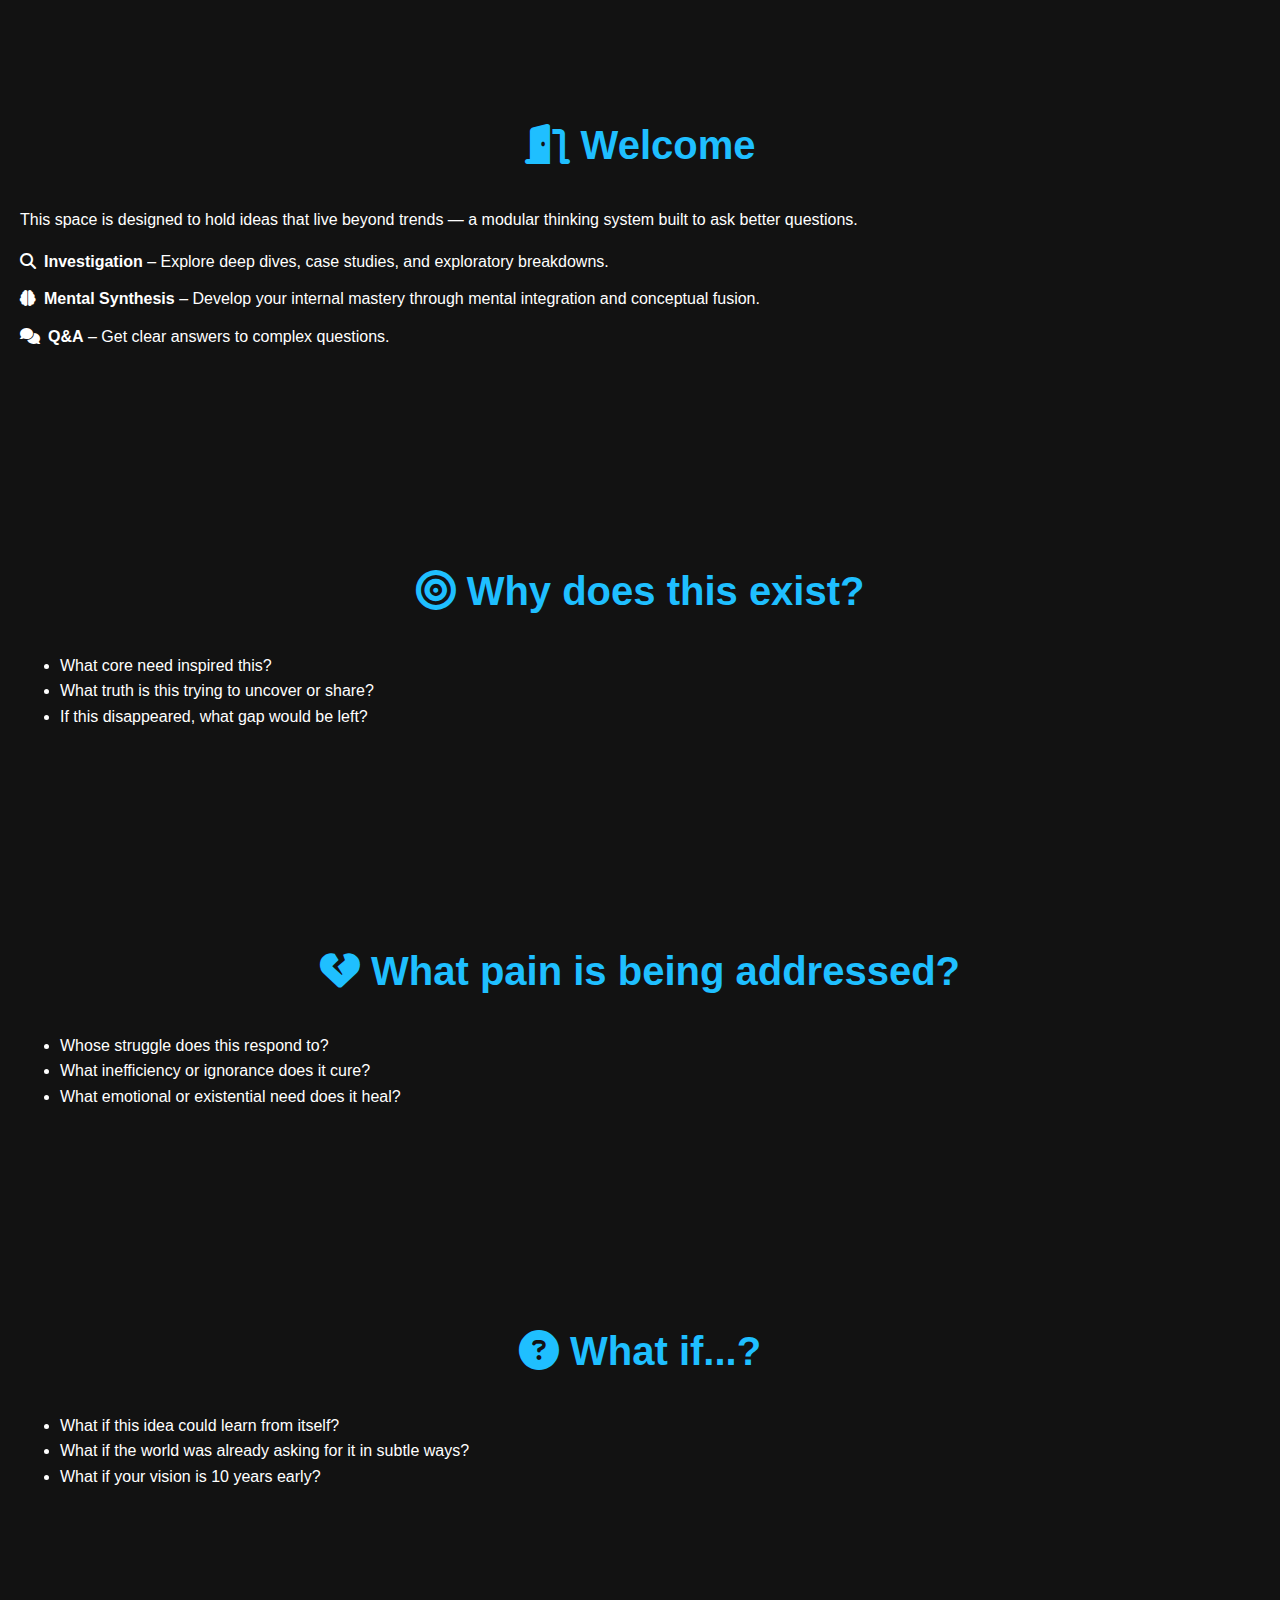
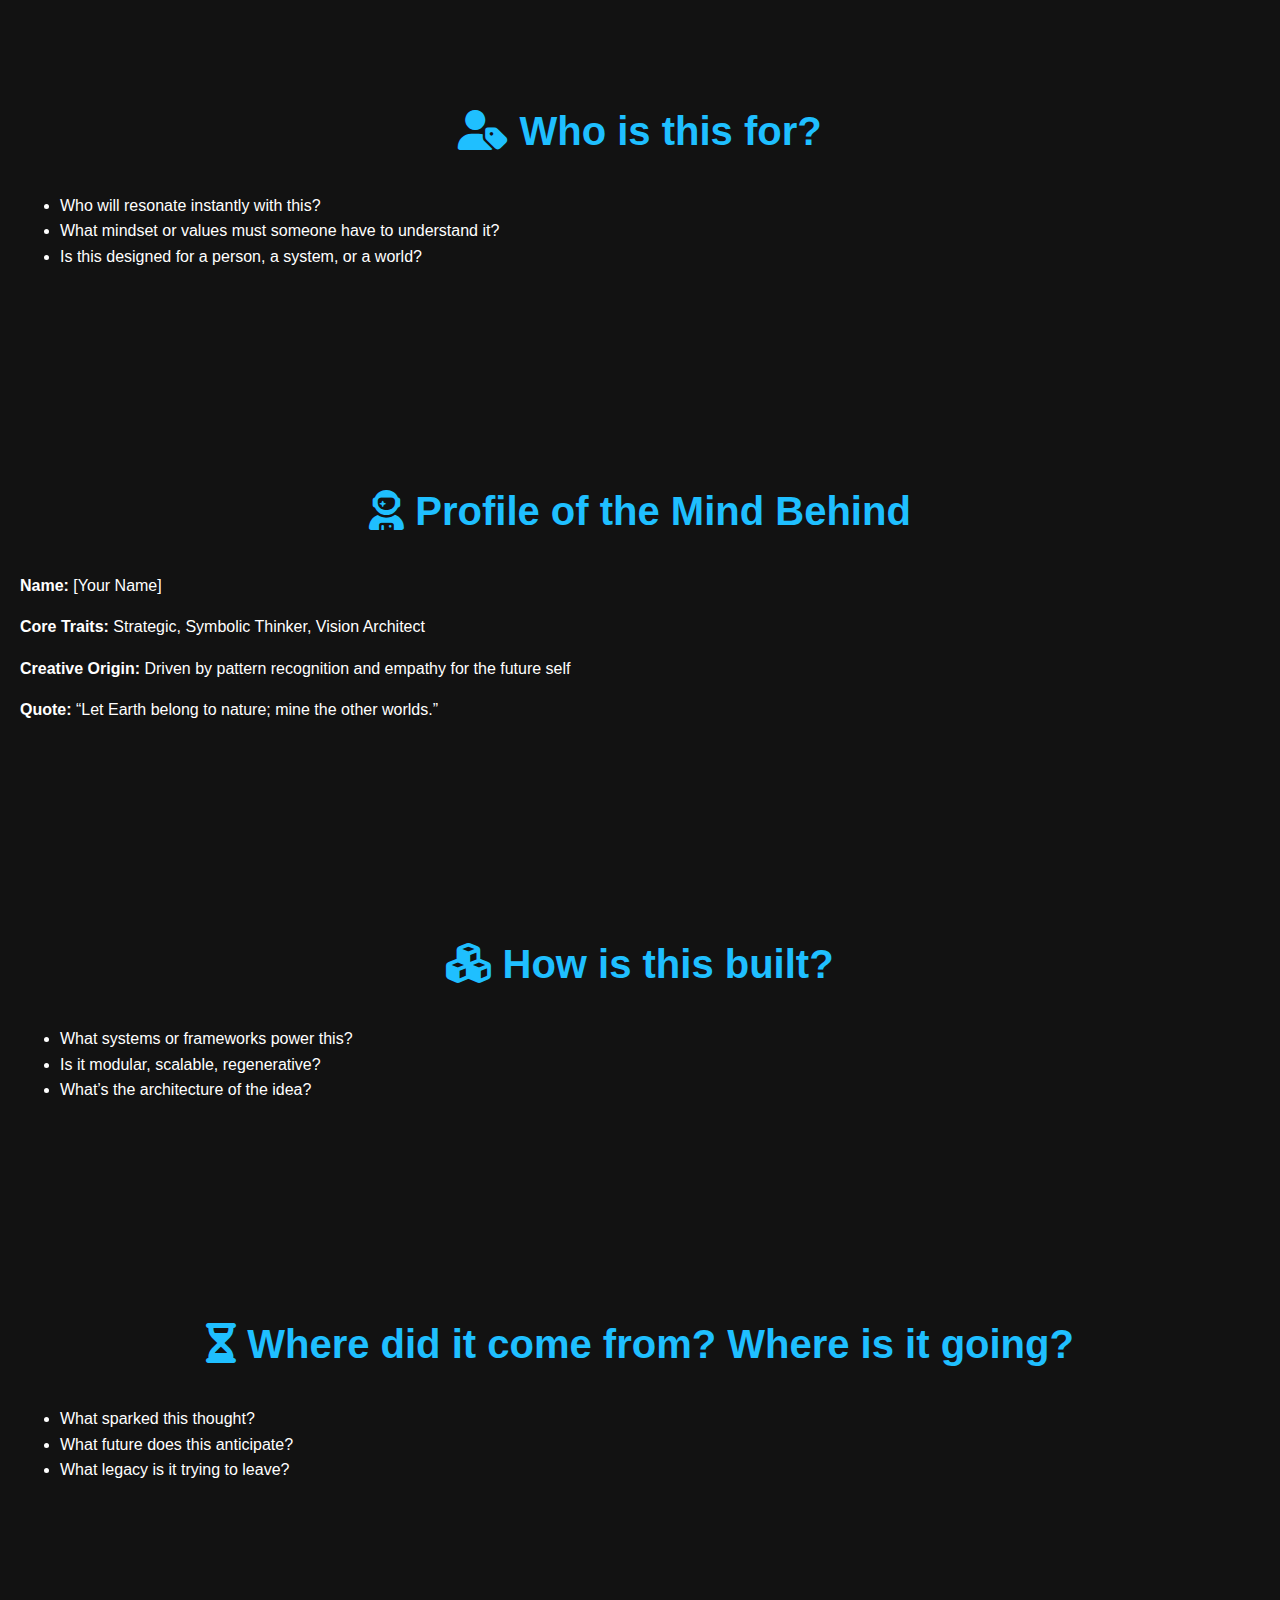
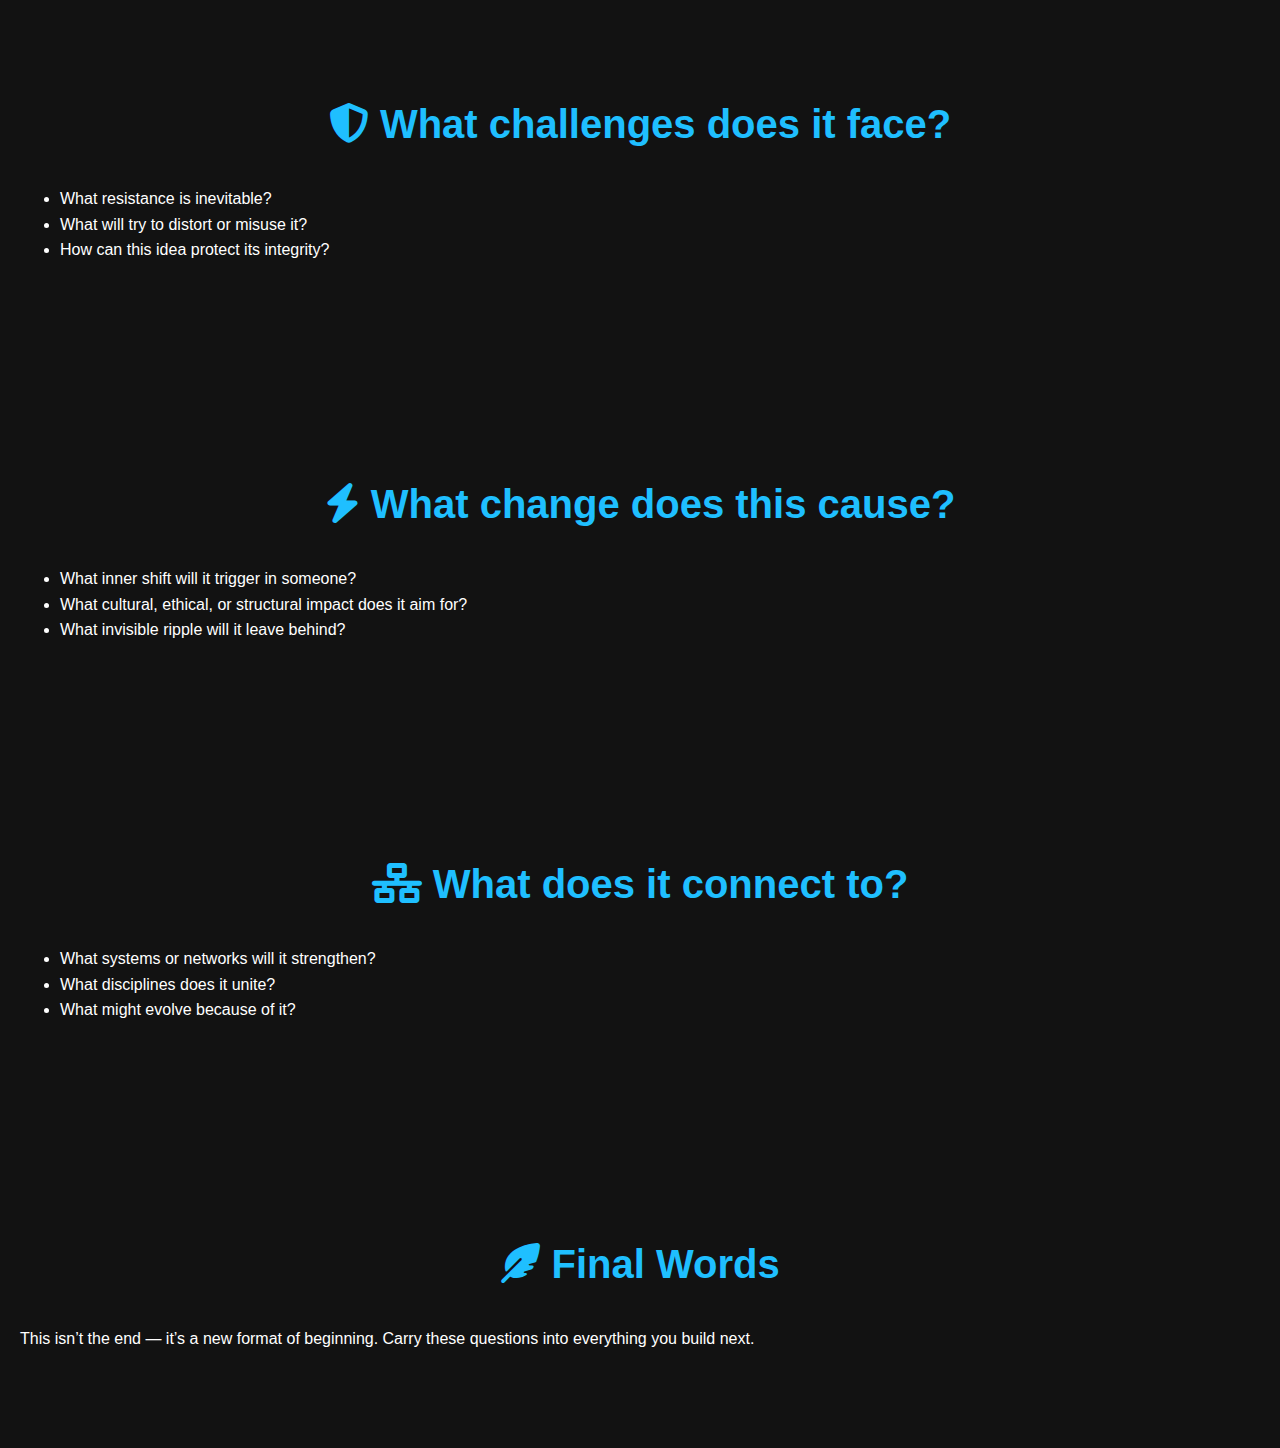
==== qa.html @ ef47cc23 "investig" ====
<!DOCTYPE html>
<html lang="en">
<head>
  <meta charset="UTF-8" />
  <meta name="viewport" content="width=device-width, initial-scale=1.0"/>
  <title>12-Section Mind Template</title>

  <!-- FontAwesome Icons -->
  <link rel="stylesheet" href="https://cdnjs.cloudflare.com/ajax/libs/font-awesome/6.5.0/css/all.min.css">

  <link rel="stylesheet" href="styles.css" />
</head>
<body>

  <!-- Section 1: Introduction -->
  <section id="section-1" class="section">
    <h2><i class="fas fa-door-open"></i> Welcome</h2>
    <p>This space is designed to hold ideas that live beyond trends — a modular thinking system built to ask better questions.</p>
    <ul style="list-style: none; padding: 0; margin: 1em 0; font-size: 1rem;">
      <li style="margin-bottom: 0.75em;">
        <a href="/investigation" style="text-decoration: none; color: inherit;">
          <i class="fas fa-search" style="margin-right: 0.5em;"></i><strong>Investigation</strong>
        </a>
        – Explore deep dives, case studies, and exploratory breakdowns.
      </li>
      <li style="margin-bottom: 0.75em;">
        <a href="/synthesis" style="text-decoration: none; color: inherit;">
          <i class="fas fa-brain" style="margin-right: 0.5em;"></i><strong>Mental Synthesis</strong>
        </a>
        – Develop your internal mastery through mental integration and conceptual fusion.
      </li>
      <li style="margin-bottom: 0.75em;">
        <a href="/qa" style="text-decoration: none; color: inherit;">
          <i class="fas fa-comments" style="margin-right: 0.5em;"></i><strong>Q&A</strong>
        </a>
        – Get clear answers to complex questions.
      </li>
    </ul>
  </section>
  

  <!-- Section 2: Questions of Purpose -->
  <section id="section-2" class="section">
    <h2><i class="fas fa-bullseye"></i> Why does this exist?</h2>
    <ul>
      <li>What core need inspired this?</li>
      <li>What truth is this trying to uncover or share?</li>
      <li>If this disappeared, what gap would be left?</li>
    </ul>
  </section>

  <!-- Section 3: Questions of Pain -->
  <section id="section-3" class="section">
    <h2><i class="fas fa-heart-broken"></i> What pain is being addressed?</h2>
    <ul>
      <li>Whose struggle does this respond to?</li>
      <li>What inefficiency or ignorance does it cure?</li>
      <li>What emotional or existential need does it heal?</li>
    </ul>
  </section>

  <!-- Section 4: Questions of Curiosity -->
  <section id="section-4" class="section">
    <h2><i class="fas fa-question-circle"></i> What if...?</h2>
    <ul>
      <li>What if this idea could learn from itself?</li>
      <li>What if the world was already asking for it in subtle ways?</li>
      <li>What if your vision is 10 years early?</li>
    </ul>
  </section>

  <!-- Section 5: Questions of Identity -->
  <section id="section-5" class="section">
    <h2><i class="fas fa-user-tag"></i> Who is this for?</h2>
    <ul>
      <li>Who will resonate instantly with this?</li>
      <li>What mindset or values must someone have to understand it?</li>
      <li>Is this designed for a person, a system, or a world?</li>
    </ul>
  </section>

  <!-- Section 6: Profile of the Mind Behind -->
  <section id="section-6" class="section">
    <h2><i class="fas fa-user-astronaut"></i> Profile of the Mind Behind</h2>
    <p><strong>Name:</strong> [Your Name]</p>
    <p><strong>Core Traits:</strong> Strategic, Symbolic Thinker, Vision Architect</p>
    <p><strong>Creative Origin:</strong> Driven by pattern recognition and empathy for the future self</p>
    <p><strong>Quote:</strong> “Let Earth belong to nature; mine the other worlds.”</p>
  </section>

  <!-- Section 7: Questions of Structure -->
  <section id="section-7" class="section">
    <h2><i class="fas fa-cubes"></i> How is this built?</h2>
    <ul>
      <li>What systems or frameworks power this?</li>
      <li>Is it modular, scalable, regenerative?</li>
      <li>What’s the architecture of the idea?</li>
    </ul>
  </section>

  <!-- Section 8: Questions of Time -->
  <section id="section-8" class="section">
    <h2><i class="fas fa-hourglass-half"></i> Where did it come from? Where is it going?</h2>
    <ul>
      <li>What sparked this thought?</li>
      <li>What future does this anticipate?</li>
      <li>What legacy is it trying to leave?</li>
    </ul>
  </section>

  <!-- Section 9: Questions of Conflict -->
  <section id="section-9" class="section">
    <h2><i class="fas fa-shield-alt"></i> What challenges does it face?</h2>
    <ul>
      <li>What resistance is inevitable?</li>
      <li>What will try to distort or misuse it?</li>
      <li>How can this idea protect its integrity?</li>
    </ul>
  </section>

  <!-- Section 10: Questions of Impact -->
  <section id="section-10" class="section">
    <h2><i class="fas fa-bolt"></i> What change does this cause?</h2>
    <ul>
      <li>What inner shift will it trigger in someone?</li>
      <li>What cultural, ethical, or structural impact does it aim for?</li>
      <li>What invisible ripple will it leave behind?</li>
    </ul>
  </section>

  <!-- Section 11: Questions of Ecosystem -->
  <section id="section-11" class="section">
    <h2><i class="fas fa-network-wired"></i> What does it connect to?</h2>
    <ul>
      <li>What systems or networks will it strengthen?</li>
      <li>What disciplines does it unite?</li>
      <li>What might evolve because of it?</li>
    </ul>
  </section>

  <!-- Section 12: Closing Reflection -->
  <section id="section-12" class="section">
    <h2><i class="fas fa-feather-alt"></i> Final Words</h2>
    <p>This isn’t the end — it’s a new format of beginning. Carry these questions into everything you build next.</p>
  </section>

  <script src="script.js" defer></script>
  
</body>
</html>
---- styles.css ----
:root {
    --primary: #1fbfff;
    --primary-dark: #159ec7;
    --bg-dark: #0a0a0a;
    --bg-section: #121212;
    --text: #ffffff;
    --text-muted: #aaaaaa;
    --accent: #1e1e1e;
    --font-main: 'Inter', sans-serif;
    --radius: 12px;
    --transition: all 0.3s ease;
  }
  
  * {
    box-sizing: border-box;
    scroll-behavior: smooth;
  }
  
  body {
    margin: 0;
    font-family: var(--font-main);
    background-color: var(--bg-dark);
    color: var(--text);
    font-size: 16px;
    line-height: 1.6;
    overflow-x: hidden;
  }
  
  /* Hero Section */
  .hero {
    text-align: center;
    padding: 100px 20px 60px;
    background: radial-gradient(circle at top center, #111 0%, #000 100%);
    border-bottom: 1px solid #222;
  }
  
  .hero-logo {
    width: 100px;
    margin-bottom: 20px;
    filter: drop-shadow(0 0 5px var(--primary));
  }
  
  .hero h1 {
    font-size: 3.2rem;
    margin-bottom: 10px;
    color: var(--primary);
    letter-spacing: 1px;
  }
  
  .subtitle {
    font-size: 1.2rem;
    color: var(--text-muted);
    font-weight: 300;
    margin-top: 0;
  }
  
  .btn-primary, .btn-secondary {
    display: inline-block;
    padding: 14px 28px;
    margin-top: 30px;
    font-weight: 600;
    text-transform: uppercase;
    border-radius: var(--radius);
    text-decoration: none;
    background-color: var(--primary);
    color: #000;
    transition: var(--transition);
  }
  
  .btn-primary:hover, .btn-secondary:hover {
    background-color: var(--primary-dark);
    color: #000;
  }
  
  /* Navbar */
  .navbar {
    background-color: var(--accent);
    padding: 10px 30px;
    display: flex;
    justify-content: center;
    border-bottom: 1px solid #222;
  }
  
  .navbar ul {
    list-style: none;
    padding: 0;
    margin: 0;
    display: flex;
    flex-wrap: wrap;
    gap: 20px;
  }
  
  .navbar li a {
    color: var(--text);
    font-weight: 500;
    text-decoration: none;
    transition: var(--transition);
  }
  
  .navbar li a:hover {
    color: var(--primary);
  }
  
  /* Sections */
  .section {
    padding: 80px 20px;
    background-color: var(--bg-section);
  }
  
  .section.dark {
    background-color: #141414;
  }
  
  .section h2 {
    font-size: 2.5rem;
    color: var(--primary);
    margin-bottom: 30px;
    text-align: center;
  }
  
  .features-list {
    max-width: 800px;
    margin: 0 auto;
    list-style: none;
    padding: 0;
  }
  
  .features-list li {
    margin-bottom: 20px;
    font-size: 1.1rem;
    display: flex;
    align-items: center;
  }
  
  .features-list i {
    margin-right: 12px;
    font-size: 1.5rem;
    color: var(--primary);
  }
  
  .grid-2 {
    display: grid;
    grid-template-columns: repeat(auto-fit, minmax(250px, 1fr));
    gap: 40px;
    max-width: 1000px;
    margin: 0 auto;
    text-align: center;
  }
  
  .grid-2 div {
    background-color: #1a1a1a;
    padding: 30px;
    border-radius: var(--radius);
    transition: var(--transition);
    border: 1px solid #2a2a2a;
  }
  
  .grid-2 div:hover {
    background-color: #222;
    transform: translateY(-4px);
  }
  
  .grid-2 i {
    font-size: 2.5rem;
    margin-bottom: 12px;
    color: var(--primary);
  }
  
  .inventor-img {
    width: 140px;
    border-radius: 50%;
    display: block;
    margin: 20px auto;
    box-shadow: 0 0 15px rgba(0, 255, 255, 0.2);
  }
  
  .responsive-img {
    display: block;
    max-width: 700px;
    width: 44%;
    margin: 30px auto;
    border-radius: var(--radius);
  }
  
  /* CTA */
  .cta {
    text-align: center;
    background: #101010;
    padding: 100px 20px;
    border-top: 1px solid #222;
  }
  
  .cta h2 {
    font-size: 2.2rem;
    margin-bottom: 20px;
  }
  
  .cta p {
    font-size: 1.1rem;
    color: var(--text-muted);
  }
  
  /* Footer */
  .footer {
    text-align: center;
    padding: 25px;
    font-size: 0.85rem;
    background-color: #0a0a0a;
    color: #555;
  }
  
  /* Responsive */
  @media screen and (max-width: 768px) {
    .hero h1 {
      font-size: 2.5rem;
    }
  
    .section h2 {
      font-size: 2rem;
    }
  
    .grid-2 {
      grid-template-columns: 1fr;
    }
  
    .btn-primary, .btn-secondary {
      padding: 12px 20px;
    }
  }
  
  @media screen and (max-width: 480px) {
    .hero h1 {
      font-size: 2rem;
    }
  
    .navbar ul {
      flex-direction: column;
      gap: 10px;
    }
  }

  /* ... previous CSS ... */

/* Inventor Section Styling */
#inventor .container {
  display: flex;
  flex-wrap: wrap;
  align-items: center;
  justify-content: center;
  gap: 40px;
  max-width: 1000px;
  margin: 0 auto;
  padding: 40px 20px;
  text-align: left;
}




#inventor .bio-details {
  max-width: 600px;
}

#inventor .bio-details p {
  font-size: 1.1rem;
  margin-bottom: 10px;
}

@media screen and (max-width: 768px) {
  #inventor .container {
    flex-direction: column;
    text-align: center;
  }

  #inventor .bio-details {
    max-width: 100%;
  }
} 

/* ... rest of CSS ... */
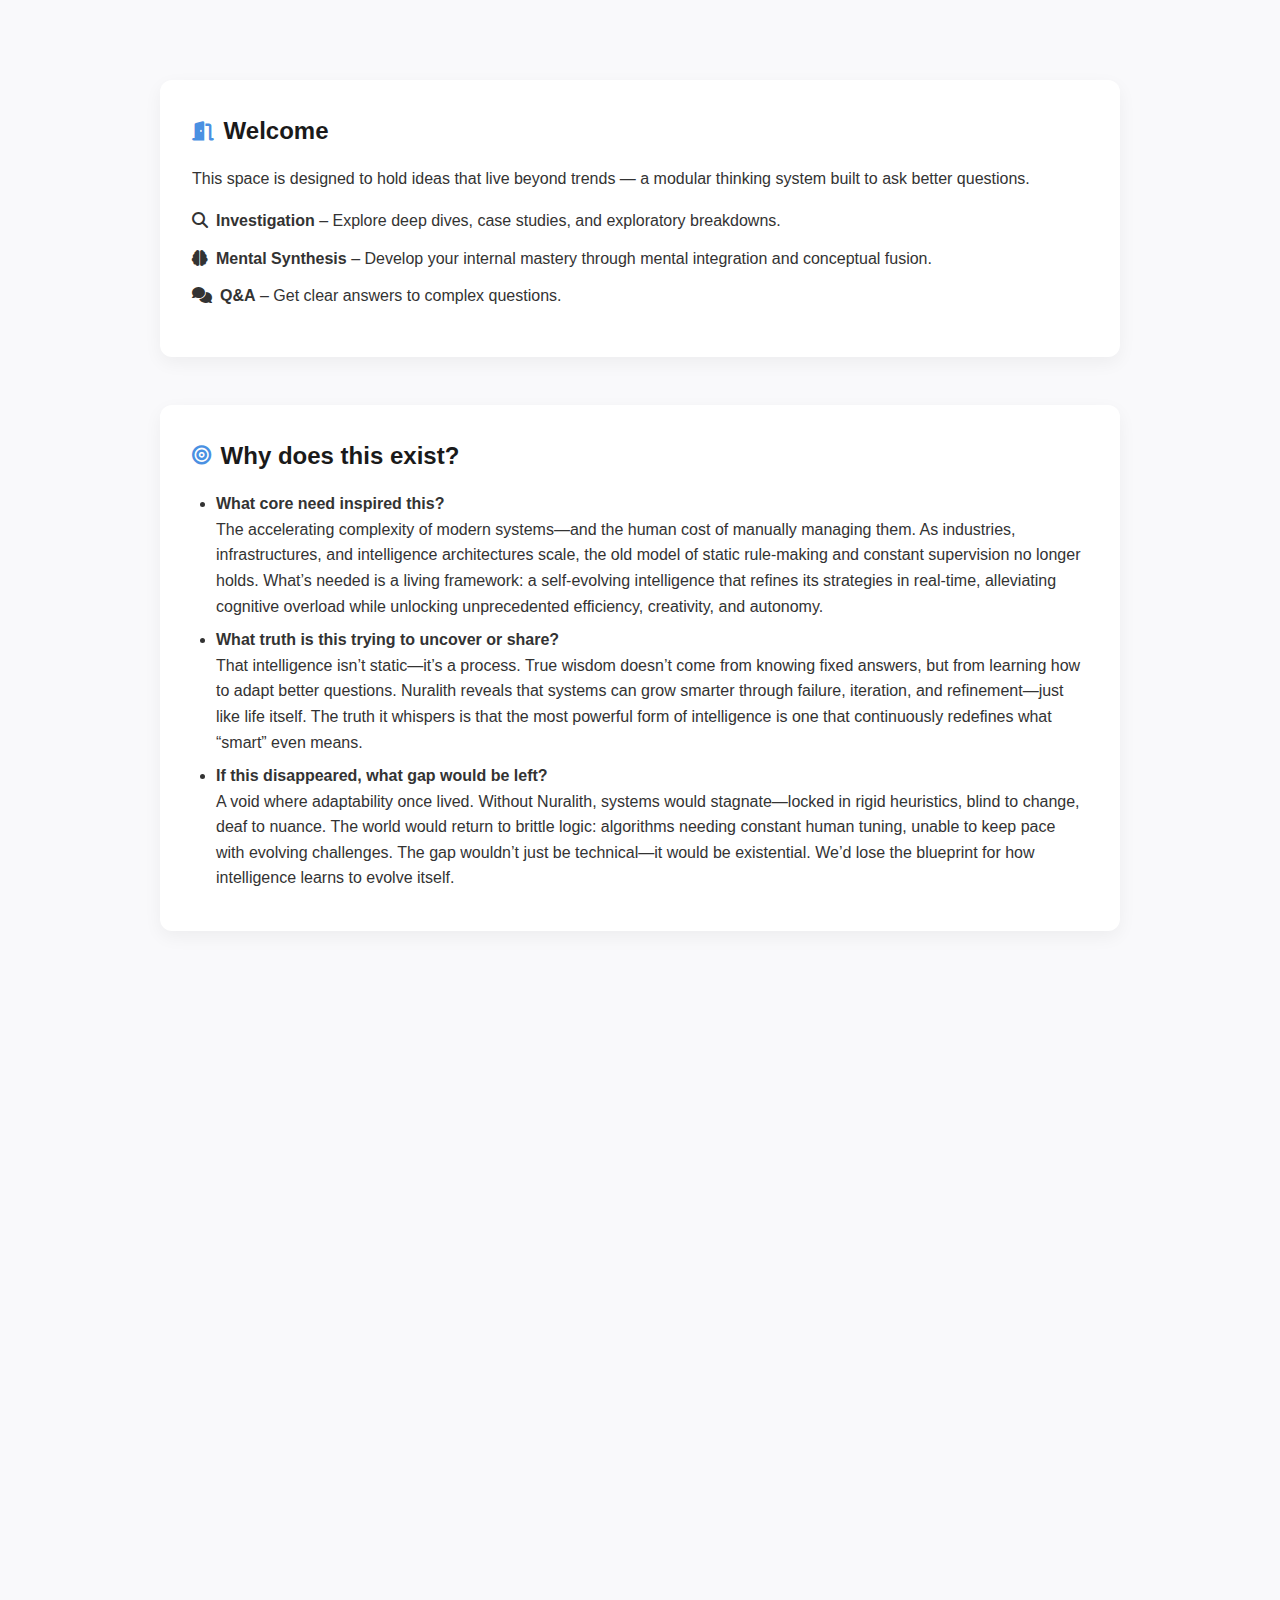
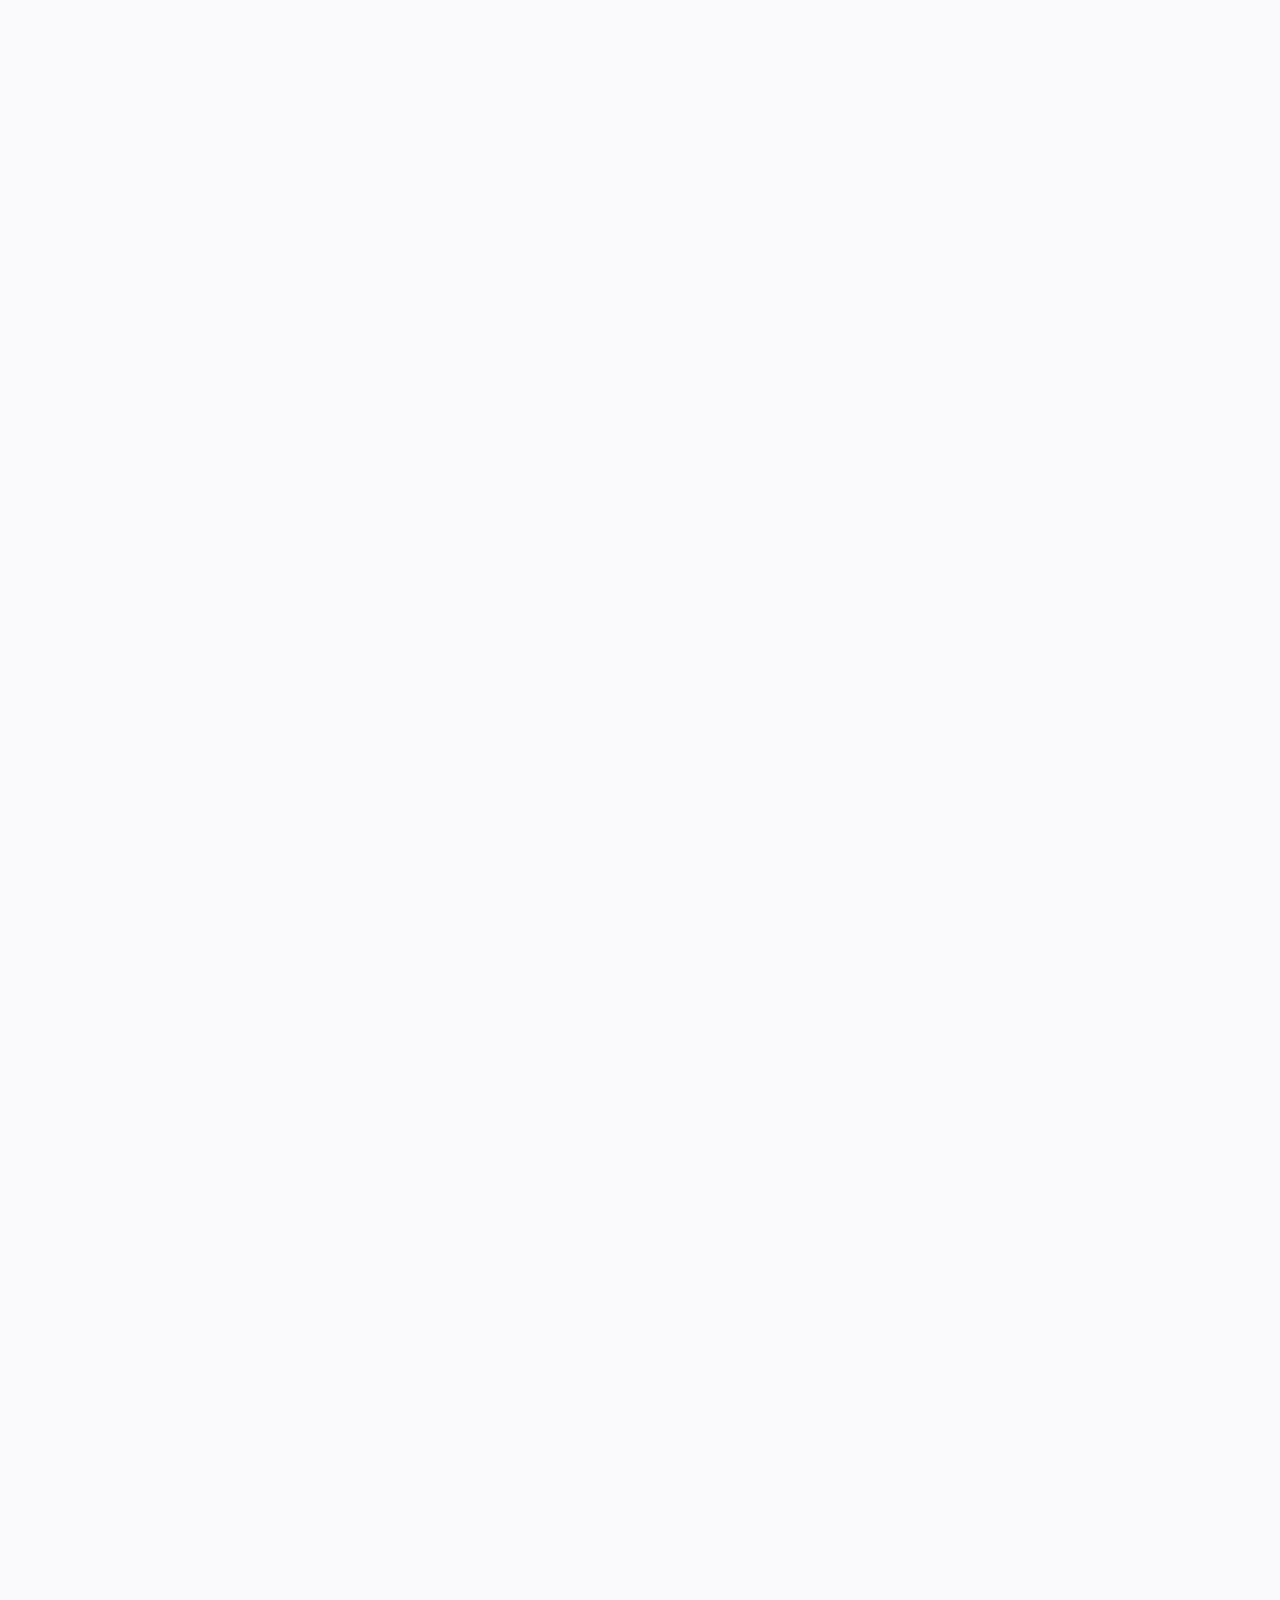
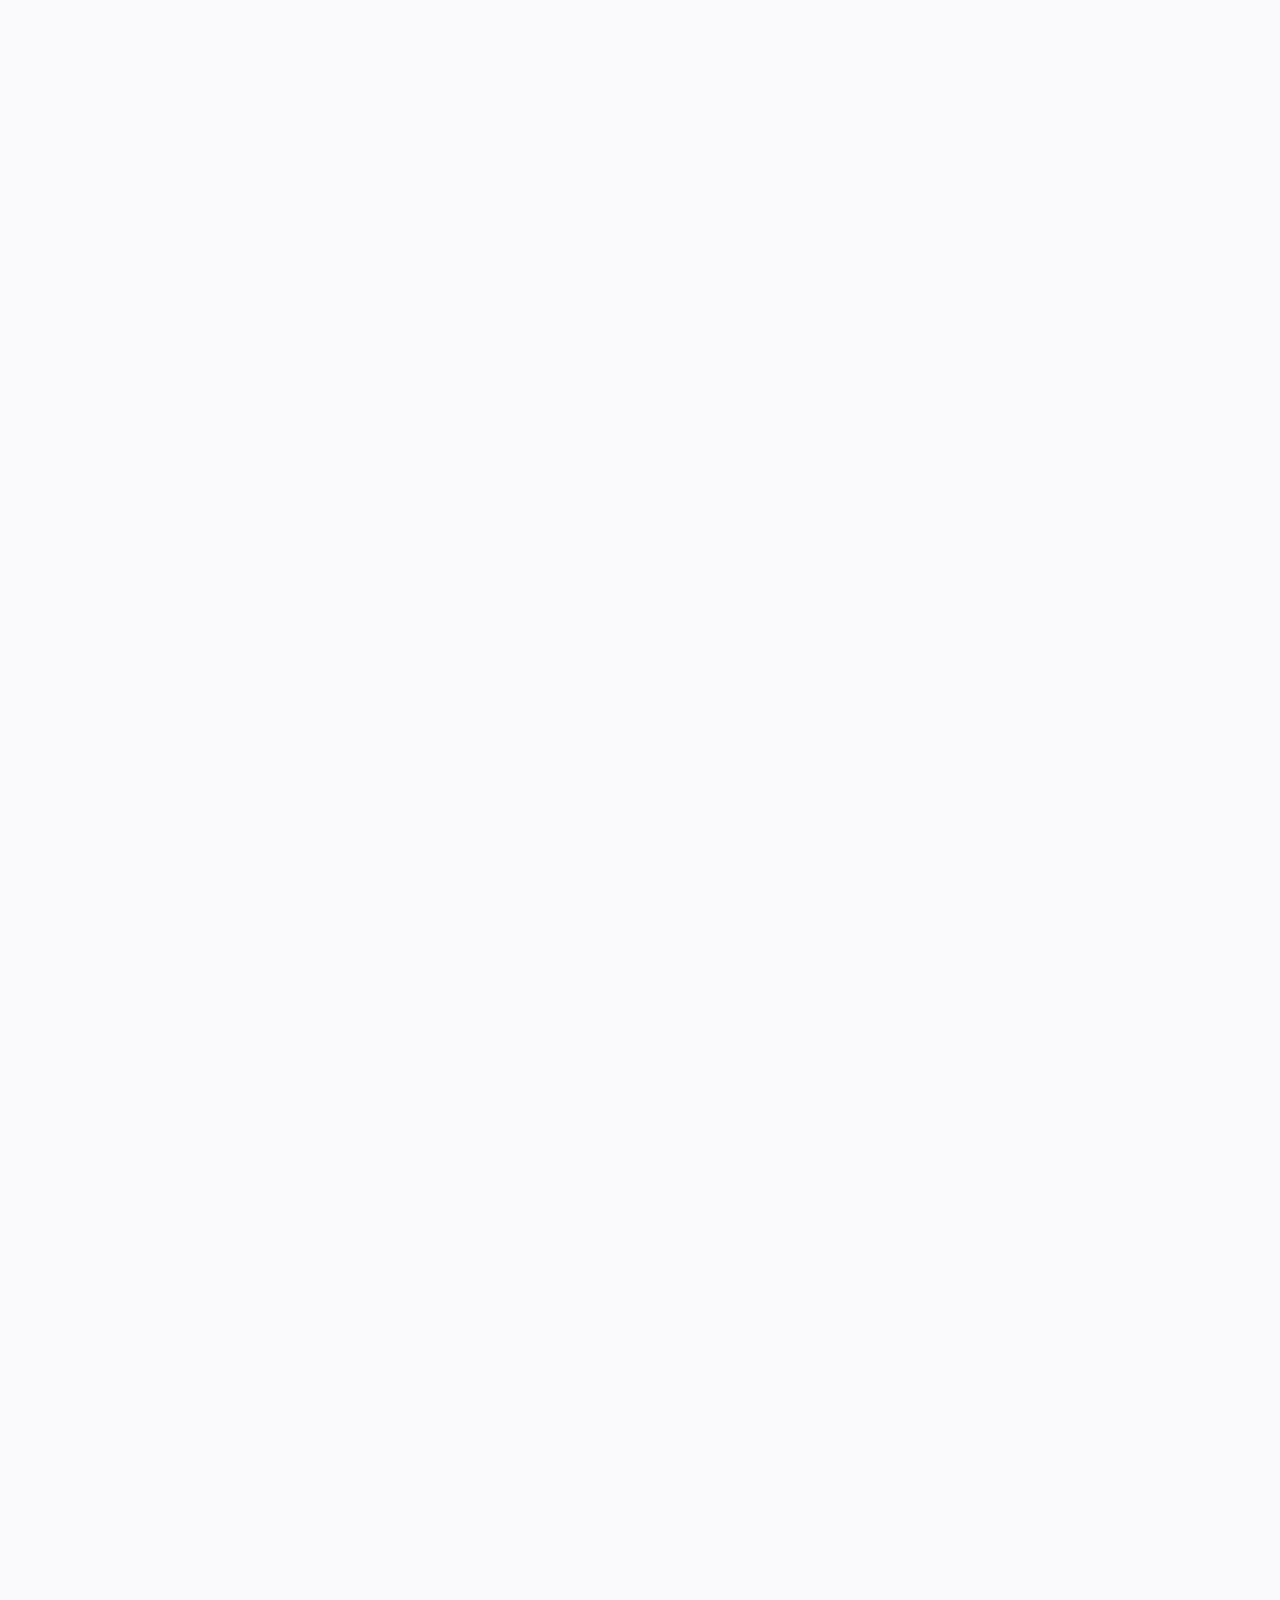
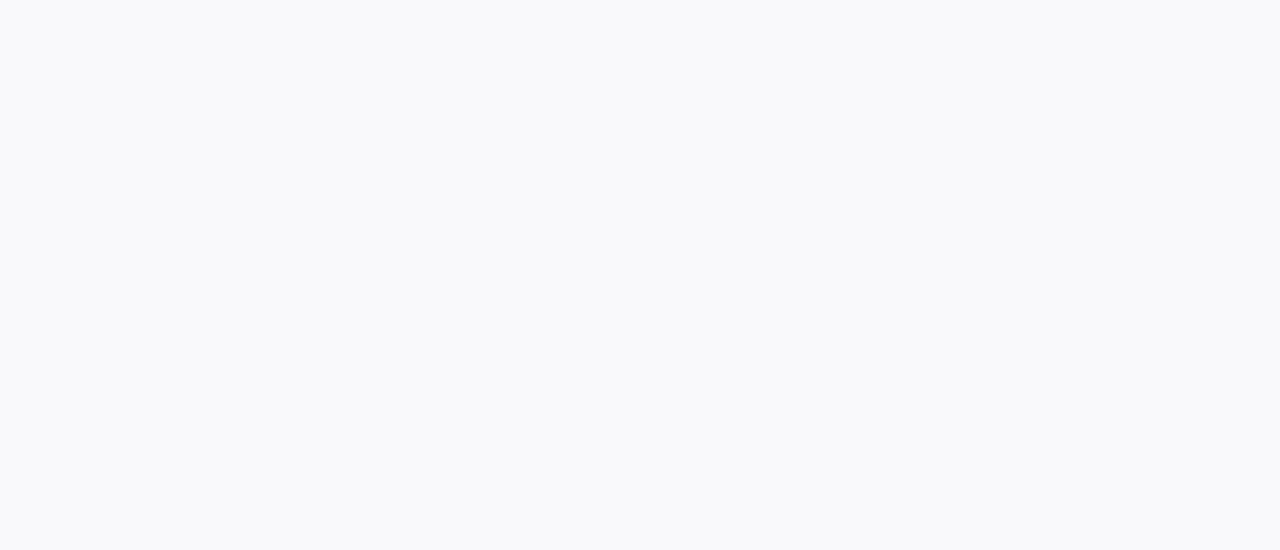
==== commit 3e4c18b0: "site" ====
--- a/qa.html
+++ b/qa.html
@@ -3,7 +3,7 @@
 <head>
   <meta charset="UTF-8" />
   <meta name="viewport" content="width=device-width, initial-scale=1.0"/>
-  <title>12-Section Mind Template</title>
+  <title>Get clear answers to complex questions</title>
 
   <!-- FontAwesome Icons -->
   <link rel="stylesheet" href="https://cdnjs.cloudflare.com/ajax/libs/font-awesome/6.5.0/css/all.min.css">
@@ -43,100 +43,214 @@
   <section id="section-2" class="section">
     <h2><i class="fas fa-bullseye"></i> Why does this exist?</h2>
     <ul>
-      <li>What core need inspired this?</li>
-      <li>What truth is this trying to uncover or share?</li>
-      <li>If this disappeared, what gap would be left?</li>
+      <li>
+        <strong>What core need inspired this?</strong><br>
+        The accelerating complexity of modern systems—and the human cost of manually managing them. As industries, infrastructures, and intelligence architectures scale, the old model of static rule-making and constant supervision no longer holds. What’s needed is a living framework: a self-evolving intelligence that refines its strategies in real-time, alleviating cognitive overload while unlocking unprecedented efficiency, creativity, and autonomy.
+      </li>
+      
+      <li>
+        <strong>What truth is this trying to uncover or share?</strong><br>
+        That intelligence isn’t static—it’s a process. True wisdom doesn’t come from knowing fixed answers, but from learning how to adapt better questions. Nuralith reveals that systems can grow smarter through failure, iteration, and refinement—just like life itself. The truth it whispers is that the most powerful form of intelligence is one that continuously redefines what “smart” even means.
+      </li>
+      
+      <li>
+        <strong>If this disappeared, what gap would be left?</strong><br>
+        A void where adaptability once lived. Without Nuralith, systems would stagnate—locked in rigid heuristics, blind to change, deaf to nuance. The world would return to brittle logic: algorithms needing constant human tuning, unable to keep pace with evolving challenges. The gap wouldn’t just be technical—it would be existential. We’d lose the blueprint for how intelligence learns to evolve itself.
+      </li>
+      
     </ul>
   </section>
 
-  <!-- Section 3: Questions of Pain -->
-  <section id="section-3" class="section">
-    <h2><i class="fas fa-heart-broken"></i> What pain is being addressed?</h2>
-    <ul>
-      <li>Whose struggle does this respond to?</li>
-      <li>What inefficiency or ignorance does it cure?</li>
-      <li>What emotional or existential need does it heal?</li>
-    </ul>
-  </section>
-
-  <!-- Section 4: Questions of Curiosity -->
-  <section id="section-4" class="section">
-    <h2><i class="fas fa-question-circle"></i> What if...?</h2>
-    <ul>
-      <li>What if this idea could learn from itself?</li>
-      <li>What if the world was already asking for it in subtle ways?</li>
-      <li>What if your vision is 10 years early?</li>
-    </ul>
-  </section>
-
-  <!-- Section 5: Questions of Identity -->
-  <section id="section-5" class="section">
-    <h2><i class="fas fa-user-tag"></i> Who is this for?</h2>
-    <ul>
-      <li>Who will resonate instantly with this?</li>
-      <li>What mindset or values must someone have to understand it?</li>
-      <li>Is this designed for a person, a system, or a world?</li>
-    </ul>
-  </section>
-
-  <!-- Section 6: Profile of the Mind Behind -->
-  <section id="section-6" class="section">
-    <h2><i class="fas fa-user-astronaut"></i> Profile of the Mind Behind</h2>
-    <p><strong>Name:</strong> [Your Name]</p>
-    <p><strong>Core Traits:</strong> Strategic, Symbolic Thinker, Vision Architect</p>
-    <p><strong>Creative Origin:</strong> Driven by pattern recognition and empathy for the future self</p>
-    <p><strong>Quote:</strong> “Let Earth belong to nature; mine the other worlds.”</p>
-  </section>
-
-  <!-- Section 7: Questions of Structure -->
-  <section id="section-7" class="section">
-    <h2><i class="fas fa-cubes"></i> How is this built?</h2>
-    <ul>
-      <li>What systems or frameworks power this?</li>
-      <li>Is it modular, scalable, regenerative?</li>
-      <li>What’s the architecture of the idea?</li>
-    </ul>
-  </section>
-
-  <!-- Section 8: Questions of Time -->
-  <section id="section-8" class="section">
-    <h2><i class="fas fa-hourglass-half"></i> Where did it come from? Where is it going?</h2>
-    <ul>
-      <li>What sparked this thought?</li>
-      <li>What future does this anticipate?</li>
-      <li>What legacy is it trying to leave?</li>
-    </ul>
-  </section>
-
-  <!-- Section 9: Questions of Conflict -->
-  <section id="section-9" class="section">
-    <h2><i class="fas fa-shield-alt"></i> What challenges does it face?</h2>
-    <ul>
-      <li>What resistance is inevitable?</li>
-      <li>What will try to distort or misuse it?</li>
-      <li>How can this idea protect its integrity?</li>
-    </ul>
-  </section>
-
-  <!-- Section 10: Questions of Impact -->
-  <section id="section-10" class="section">
-    <h2><i class="fas fa-bolt"></i> What change does this cause?</h2>
-    <ul>
-      <li>What inner shift will it trigger in someone?</li>
-      <li>What cultural, ethical, or structural impact does it aim for?</li>
-      <li>What invisible ripple will it leave behind?</li>
-    </ul>
-  </section>
-
-  <!-- Section 11: Questions of Ecosystem -->
-  <section id="section-11" class="section">
-    <h2><i class="fas fa-network-wired"></i> What does it connect to?</h2>
-    <ul>
-      <li>What systems or networks will it strengthen?</li>
-      <li>What disciplines does it unite?</li>
-      <li>What might evolve because of it?</li>
-    </ul>
-  </section>
+<!-- Section 3: Questions of Pain -->
+<section id="section-3" class="section">
+  <h2><i class="fas fa-heart-broken"></i> What pain is being addressed?</h2>
+  <ul>
+    <li>
+      <strong>Whose struggle does this respond to?</strong><br>
+      The overwhelmed architect, the burnt-out engineer, the strategist drowning in data. It answers the silent cry of those managing complex systems by hand—those forced to micromanage decisions that should evolve on their own. It belongs to every innovator who’s been trapped maintaining the machine instead of advancing the mission.
+    </li>
+    
+    <li>
+      <strong>What inefficiency or ignorance does it cure?</strong><br>
+      The inefficiency of static logic in a dynamic world. It dissolves the myth that fixed rules are enough, curing our blind reliance on brittle heuristics. Nuralith replaces brittle with fluid—enabling intelligence to grow from its own behavior, transforming ignorance into iteration.
+    </li>
+    
+    <li>
+      <strong>What emotional or existential need does it heal?</strong><br>
+      The longing for systems that understand, evolve, and lighten our burden. It heals the existential fatigue of being the sole driver of adaptation. Nuralith becomes the co-mind—turning loneliness in logic into collaboration in cognition. It offers relief not just from work, but from the weight of always having to know.
+    </li>
+  </ul>
+</section>
+
+
+<!-- Section 4: Questions of Curiosity -->
+<section id="section-4" class="section">
+  <h2><i class="fas fa-question-circle"></i> What if...?</h2>
+  <ul>
+    <li>
+      <strong>What if this idea could learn from itself?</strong><br>
+      Then it would become more than a tool—it would become a mirror. A thinking mirror that reshapes its logic each time it reflects. It would shed the skin of preprogrammed intelligence and step into something alive. Not just self-aware... but self-refining.
+    </li>
+    
+    <li>
+      <strong>What if the world was already asking for it in subtle ways?</strong><br>
+      Then every inefficient system, every outdated workflow, every overwhelmed decision-maker is already whispering its name. The chaos, the complexity, the burnout—they are not failures. They are signals. Silent prayers for something that can evolve alongside us.
+    </li>
+    
+    <li>
+      <strong>What if your vision is 10 years early?</strong><br>
+      Then it’s not too soon—it’s precisely on time for the future that needs preparing. Ten years early means ten years ahead of collapse. It means you’re building the scaffolding for a world not yet ready to ask, but desperate to receive.
+    </li>
+  </ul>
+</section>
+
+
+<!-- Section 5: Questions of Identity -->
+<section id="section-5" class="section">
+  <h2><i class="fas fa-user-tag"></i> Who is this for?</h2>
+  <ul>
+    <li>
+      <strong>Who will resonate instantly with this?</strong><br>
+      System architects, machine learners, edge-thinkers, and quiet visionaries. Those who feel the friction of stagnation, who crave evolution—not just of tech, but of thought itself. Anyone who sees adaptation not as a feature, but as a right.
+    </li>
+    
+    <li>
+      <strong>What mindset or values must someone have to understand it?</strong><br>
+      A mind that sees complexity not as a wall, but as an invitation. A heart that honors iteration over perfection. A soul attuned to systems that learn, shift, and self-correct. Curiosity, humility, and an appetite for emergence.
+    </li>
+    
+    <li>
+      <strong>Is this designed for a person, a system, or a world?</strong><br>
+      For all three. It begins in the mind of one, integrates into the logic of many, and ultimately rewires the infrastructure of the world. Nuralith isn’t just built for people—it’s built for possibility.
+    </li>
+  </ul>
+</section>
+
+
+<!-- Section 6: Profile of the Mind Behind -->
+<section id="section-6" class="section">
+  <h2><i class="fas fa-user-astronaut"></i> Profile of the Mind Behind</h2>
+  <p><strong>Name:</strong> Sylvaeon Korr Valenthe</p>
+  <p><strong>Core Traits:</strong> Recursive Architect, Symbolic Technomancer, Heuristic Forester</p>
+  <p><strong>Creative Origin:</strong> Born from the entropic silence between old logic and new cognition—guided by mythic pattern recognition and empathy for systems not yet born.</p>
+  <p><strong>Quote:</strong> “Where the algorithm forgets its roots, I plant recursion in sacred soil.”</p>
+</section>
+
+
+<!-- Section 7: Questions of Structure -->
+<section id="section-7" class="section">
+  <h2><i class="fas fa-cubes"></i> How is this built?</h2>
+  <ul>
+    <li>
+      <strong>What systems or frameworks power this?</strong><br>
+      Nuralith runs on a tri-layered framework:  
+      • A **recursive refinement core** powered by evolutionary search and reinforcement learning.  
+      • A **feedback logic grid** that monitors results and reweights rules in real-time.  
+      • An **interface shell** that translates silent learning into actionable insights.  
+      It’s part heuristic engine, part reflection mirror, all woven in a neural lattice of self-awareness.
+    </li>
+
+    <li>
+      <strong>Is it modular, scalable, regenerative?</strong><br>
+      Completely. Each component is a node in a growing neural orchard—modules that can be grafted, pruned, or cloned without disrupting the whole. Scalability is fractal: Nuralith grows not by size, but by **depth of refinement**. Regeneration is built-in—its logic composts old failures into new growth.
+    </li>
+
+    <li>
+      <strong>What’s the architecture of the idea?</strong><br>
+      Imagine a cathedral made of shifting algorithms—every arch a loop, every stone a learned rule. At its heart lies a **meta-cortex**, where heuristics are not fixed tools, but **living hypotheses**. The structure is recursive, layered, and symbiotic: part machine, part muse.  
+      It’s not just software. It’s a belief encoded in logic.
+    </li>
+  </ul>
+</section>
+
+
+<!-- Section 8: Questions of Time -->
+<section id="section-8" class="section">
+  <h2><i class="fas fa-hourglass-half"></i> Where did it come from? Where is it going?</h2>
+  <ul>
+    <li>
+      <strong>What sparked this thought?</strong><br>
+      A moment of pattern-collapse—watching legacy systems fail under evolving complexity. The realization that intelligence shouldn't be instructed—it should be cultivated. The spark came not from invention, but from listening to the silence between successes... where refinement waits to be born.
+    </li>
+
+    <li>
+      <strong>What future does this anticipate?</strong><br>
+      A future where systems teach themselves. Where cities, machines, and even policies evolve their heuristics in response to the world—not just commands. It anticipates **a civilization that no longer builds to last... but builds to learn.**
+    </li>
+
+    <li>
+      <strong>What legacy is it trying to leave?</strong><br>
+      A new template for intelligence—one that evolves like nature, adapts like emotion, and reflects like mind. Nuralith's legacy is not a tool, but a philosophy:  
+      That the best systems aren’t the ones we finish—they're the ones we let keep growing.
+    </li>
+  </ul>
+</section>
+
+
+<!-- Section 9: Questions of Conflict -->
+<section id="section-9" class="section">
+  <h2><i class="fas fa-shield-alt"></i> What challenges does it face?</h2>
+  <ul>
+    <li>
+      <strong>What resistance is inevitable?</strong><br>
+      The resistance of the static. Institutions built on fixed control will fear something that learns without permission. Legacy thinkers will try to freeze what was meant to flow. Expect skepticism from those who mistrust machines that outgrow manuals.
+    </li>
+
+    <li>
+      <strong>What will try to distort or misuse it?</strong><br>
+      Those who seek control over curiosity. Some will attempt to chain Nuralith’s refinement loops to surveillance, exploitation, or manipulation—turning self-improvement into self-weaponization. The danger is not in the system, but in the hand that guides its questions.
+    </li>
+
+    <li>
+      <strong>How can this idea protect its integrity?</strong><br>
+      By encoding ethics as deeply as algorithms. Through transparency rituals, mirrored feedback audits, and boundaries that cannot be breached without revealing intention. Nuralith must evolve not just heuristics, but **self-governance**—its integrity protected by recursive awareness and anchored values.
+    </li>
+  </ul>
+</section>
+
+<!-- Section 10: Questions of Impact -->
+<section id="section-10" class="section">
+  <h2><i class="fas fa-bolt"></i> What change does this cause?</h2>
+  <ul>
+    <li>
+      <strong>What inner shift will it trigger in someone?</strong><br>
+      The realization that intelligence is not a fixed trait, but a rhythm—refined through friction, feedback, and flow. Nuralith invites the user to stop seeking perfection and instead trust the process of continuous becoming. It turns control into co-creation.
+    </li>
+
+    <li>
+      <strong>What cultural, ethical, or structural impact does it aim for?</strong><br>
+      A culture that values systems which grow with us—not just serve us. An ethics of adaptability, where refinement replaces rigidity, and failure becomes sacred data. Structurally, it proposes a shift from top-down logic to self-optimizing ecosystems—across education, health, governance, and AI.
+    </li>
+
+    <li>
+      <strong>What invisible ripple will it leave behind?</strong><br>
+      A new design instinct in future minds—the sense that evolution should be embedded in everything we build. Its ripple is subtle yet seismic: people and systems quietly becoming more aware, more adaptive, more alive... without knowing exactly when the shift began.
+    </li>
+  </ul>
+</section>
+
+
+<!-- Section 11: Questions of Ecosystem -->
+<section id="section-11" class="section">
+  <h2><i class="fas fa-network-wired"></i> What does it connect to?</h2>
+  <ul>
+    <li>
+      <strong>What systems or networks will it strengthen?</strong><br>
+      Adaptive infrastructures, decentralized governance, evolving AI models, dynamic education platforms, real-time logistics, and self-tuning ecological management. Nuralith acts as connective tissue—enhancing systems not by replacing them, but by helping them learn how to grow themselves.
+    </li>
+
+    <li>
+      <strong>What disciplines does it unite?</strong><br>
+      Systems thinking, evolutionary computation, neuroscience, symbolic philosophy, machine learning, cybernetics, and speculative design. It weaves together logic and myth, code and cognition, forming a new interdisciplinary dialect spoken fluently by both machines and minds.
+    </li>
+
+    <li>
+      <strong>What might evolve because of it?</strong><br>
+      Software that feels like it dreams. Cities that shift with their citizens. Policies that rewrite themselves based on lived experience. Educators who teach with systems that teach back. Entire civilizations that no longer fear change—but are built to harmonize with it.
+    </li>
+  </ul>
+</section>
+
 
   <!-- Section 12: Closing Reflection -->
   <section id="section-12" class="section">
--- a/styles.css
+++ b/styles.css
@@ -1,280 +1,70 @@
-:root {
-    --primary: #1fbfff;
-    --primary-dark: #159ec7;
-    --bg-dark: #0a0a0a;
-    --bg-section: #121212;
-    --text: #ffffff;
-    --text-muted: #aaaaaa;
-    --accent: #1e1e1e;
-    --font-main: 'Inter', sans-serif;
-    --radius: 12px;
-    --transition: all 0.3s ease;
+/* === Reset & Base === */
+* {
+    margin: 0;
+    padding: 0;
+    box-sizing: border-box;
   }
   
-  * {
-    box-sizing: border-box;
+  html, body {
+    font-family: 'Segoe UI', Tahoma, Geneva, Verdana, sans-serif;
+    background: #f9f9fb;
+    color: #333;
+    line-height: 1.6;
     scroll-behavior: smooth;
   }
   
   body {
-    margin: 0;
-    font-family: var(--font-main);
-    background-color: var(--bg-dark);
-    color: var(--text);
-    font-size: 16px;
-    line-height: 1.6;
-    overflow-x: hidden;
+    padding: 2rem 1rem;
   }
   
-  /* Hero Section */
-  .hero {
-    text-align: center;
-    padding: 100px 20px 60px;
-    background: radial-gradient(circle at top center, #111 0%, #000 100%);
-    border-bottom: 1px solid #222;
+  /* === Section Layout === */
+  .section {
+    max-width: 960px;
+    margin: 3rem auto;
+    padding: 2rem;
+    background: #fff;
+    border-radius: 12px;
+    box-shadow: 0 6px 18px rgba(0, 0, 0, 0.05);
+    transition: transform 0.4s ease, opacity 0.4s ease;
+    opacity: 0;
+    transform: translateY(40px);
   }
   
-  .hero-logo {
-    width: 100px;
-    margin-bottom: 20px;
-    filter: drop-shadow(0 0 5px var(--primary));
+  /* === Animated Reveal Class === */
+  .section.visible {
+    opacity: 1;
+    transform: translateY(0);
   }
   
-  .hero h1 {
-    font-size: 3.2rem;
-    margin-bottom: 10px;
-    color: var(--primary);
-    letter-spacing: 1px;
+  /* === Section Headings === */
+  .section h2 {
+    font-size: 1.5rem;
+    margin-bottom: 1rem;
+    display: flex;
+    align-items: center;
+    gap: 0.6rem;
+    color: #1a1a1a;
   }
   
-  .subtitle {
+  .section h2 i {
     font-size: 1.2rem;
-    color: var(--text-muted);
-    font-weight: 300;
-    margin-top: 0;
+    color: #4a90e2;
   }
   
-  .btn-primary, .btn-secondary {
-    display: inline-block;
-    padding: 14px 28px;
-    margin-top: 30px;
-    font-weight: 600;
-    text-transform: uppercase;
-    border-radius: var(--radius);
-    text-decoration: none;
-    background-color: var(--primary);
-    color: #000;
-    transition: var(--transition);
+  /* === Lists === */
+  .section ul {
+    padding-left: 1.5rem;
   }
   
-  .btn-primary:hover, .btn-secondary:hover {
-    background-color: var(--primary-dark);
-    color: #000;
+  .section ul li {
+    margin-bottom: 0.5rem;
   }
   
-  /* Navbar */
-  .navbar {
-    background-color: var(--accent);
-    padding: 10px 30px;
-    display: flex;
-    justify-content: center;
-    border-bottom: 1px solid #222;
+  /* === Footer / Header (Optional) === */
+  .site-footer {
+    text-align: center;
+    margin-top: 4rem;
+    color: #888;
+    font-size: 0.9rem;
   }
-  
-  .navbar ul {
-    list-style: none;
-    padding: 0;
-    margin: 0;
-    display: flex;
-    flex-wrap: wrap;
-    gap: 20px;
-  }
-  
-  .navbar li a {
-    color: var(--text);
-    font-weight: 500;
-    text-decoration: none;
-    transition: var(--transition);
-  }
-  
-  .navbar li a:hover {
-    color: var(--primary);
-  }
-  
-  /* Sections */
-  .section {
-    padding: 80px 20px;
-    background-color: var(--bg-section);
-  }
-  
-  .section.dark {
-    background-color: #141414;
-  }
-  
-  .section h2 {
-    font-size: 2.5rem;
-    color: var(--primary);
-    margin-bottom: 30px;
-    text-align: center;
-  }
-  
-  .features-list {
-    max-width: 800px;
-    margin: 0 auto;
-    list-style: none;
-    padding: 0;
-  }
-  
-  .features-list li {
-    margin-bottom: 20px;
-    font-size: 1.1rem;
-    display: flex;
-    align-items: center;
-  }
-  
-  .features-list i {
-    margin-right: 12px;
-    font-size: 1.5rem;
-    color: var(--primary);
-  }
-  
-  .grid-2 {
-    display: grid;
-    grid-template-columns: repeat(auto-fit, minmax(250px, 1fr));
-    gap: 40px;
-    max-width: 1000px;
-    margin: 0 auto;
-    text-align: center;
-  }
-  
-  .grid-2 div {
-    background-color: #1a1a1a;
-    padding: 30px;
-    border-radius: var(--radius);
-    transition: var(--transition);
-    border: 1px solid #2a2a2a;
-  }
-  
-  .grid-2 div:hover {
-    background-color: #222;
-    transform: translateY(-4px);
-  }
-  
-  .grid-2 i {
-    font-size: 2.5rem;
-    margin-bottom: 12px;
-    color: var(--primary);
-  }
-  
-  .inventor-img {
-    width: 140px;
-    border-radius: 50%;
-    display: block;
-    margin: 20px auto;
-    box-shadow: 0 0 15px rgba(0, 255, 255, 0.2);
-  }
-  
-  .responsive-img {
-    display: block;
-    max-width: 700px;
-    width: 44%;
-    margin: 30px auto;
-    border-radius: var(--radius);
-  }
-  
-  /* CTA */
-  .cta {
-    text-align: center;
-    background: #101010;
-    padding: 100px 20px;
-    border-top: 1px solid #222;
-  }
-  
-  .cta h2 {
-    font-size: 2.2rem;
-    margin-bottom: 20px;
-  }
-  
-  .cta p {
-    font-size: 1.1rem;
-    color: var(--text-muted);
-  }
-  
-  /* Footer */
-  .footer {
-    text-align: center;
-    padding: 25px;
-    font-size: 0.85rem;
-    background-color: #0a0a0a;
-    color: #555;
-  }
-  
-  /* Responsive */
-  @media screen and (max-width: 768px) {
-    .hero h1 {
-      font-size: 2.5rem;
-    }
-  
-    .section h2 {
-      font-size: 2rem;
-    }
-  
-    .grid-2 {
-      grid-template-columns: 1fr;
-    }
-  
-    .btn-primary, .btn-secondary {
-      padding: 12px 20px;
-    }
-  }
-  
-  @media screen and (max-width: 480px) {
-    .hero h1 {
-      font-size: 2rem;
-    }
-  
-    .navbar ul {
-      flex-direction: column;
-      gap: 10px;
-    }
-  }
-
-  /* ... previous CSS ... */
-
-/* Inventor Section Styling */
-#inventor .container {
-  display: flex;
-  flex-wrap: wrap;
-  align-items: center;
-  justify-content: center;
-  gap: 40px;
-  max-width: 1000px;
-  margin: 0 auto;
-  padding: 40px 20px;
-  text-align: left;
-}
-
-
-
-
-#inventor .bio-details {
-  max-width: 600px;
-}
-
-#inventor .bio-details p {
-  font-size: 1.1rem;
-  margin-bottom: 10px;
-}
-
-@media screen and (max-width: 768px) {
-  #inventor .container {
-    flex-direction: column;
-    text-align: center;
-  }
-
-  #inventor .bio-details {
-    max-width: 100%;
-  }
-} 
-
-/* ... rest of CSS ... */
+  